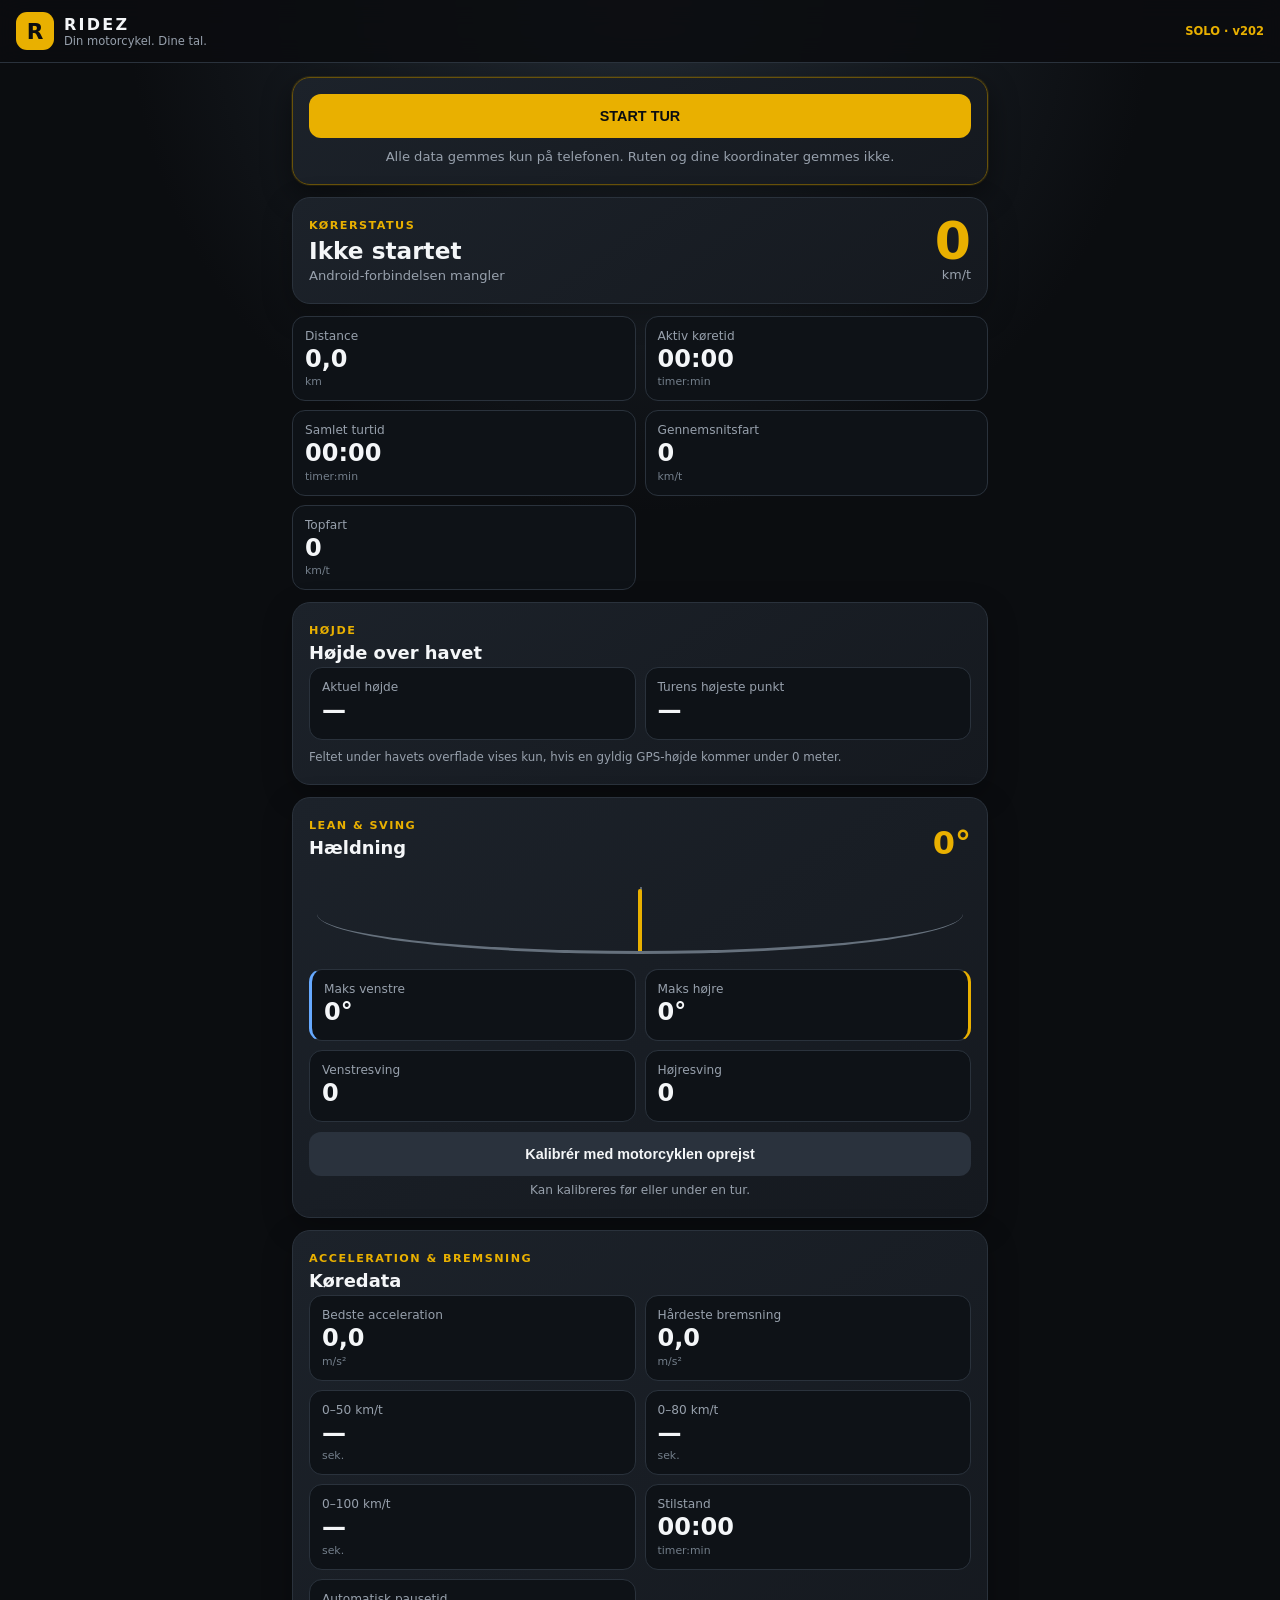
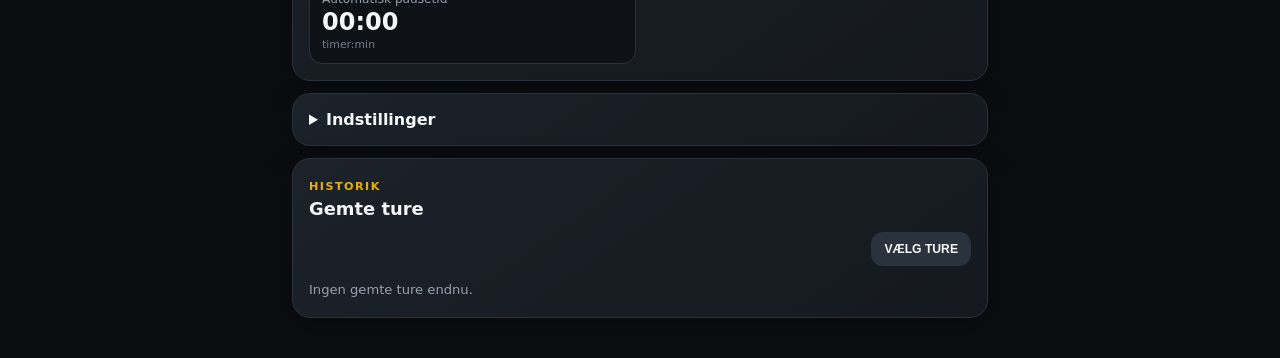
==== android-app/app/src/main/assets/index.html @ 485020b9 "Tilføj GPS-højde og automatisk pause" ====
<!doctype html>
<html lang="da">
<head>
  <meta charset="utf-8">
  <meta name="viewport" content="width=device-width,initial-scale=1,viewport-fit=cover">
  <meta name="theme-color" content="#e9b000">
  <title>RIDEZ</title>
  <link rel="stylesheet" href="styles.css">
</head>
<body>
  <header class="topbar">
    <div class="brand"><span class="logo">R</span><div><strong>RIDEZ</strong><small>Din motorcykel. Dine tal.</small></div></div>
    <span class="version">SOLO · v202</span>
  </header>

  <main>
    <section class="actions card start-actions">
      <button id="start" class="primary-button">START TUR</button>
      <button id="stop" class="danger hidden">STOP OG GEM TUR</button>
      <p>Alle data gemmes kun på telefonen. Ruten og dine koordinater gemmes ikke.</p>
    </section>

    <section class="hero card">
      <div>
        <span class="eyebrow">KØRERSTATUS</span>
        <h1 id="status">Ikke startet</h1>
        <p id="quality">Klar til en ny tur</p>
      </div>
      <div class="speed"><strong id="speed">0</strong><span>km/t</span></div>
    </section>

    <section class="grid primary">
      <article class="metric"><span>Distance</span><strong id="distance">0,0</strong><small>km</small></article>
      <article class="metric"><span>Aktiv køretid</span><strong id="activeTime">00:00</strong><small>timer:min</small></article>
      <article class="metric"><span>Samlet turtid</span><strong id="elapsedTime">00:00</strong><small>timer:min</small></article>
      <article class="metric"><span>Gennemsnitsfart</span><strong id="averageSpeed">0</strong><small>km/t</small></article>
      <article class="metric"><span>Topfart</span><strong id="maxSpeed">0</strong><small>km/t</small></article>
    </section>

    <section class="card">
      <span class="eyebrow">HØJDE</span>
      <h2>Højde over havet</h2>
      <div class="grid altitude-grid">
        <article class="metric"><span>Aktuel højde</span><strong id="currentAltitude">—</strong></article>
        <article class="metric"><span>Turens højeste punkt</span><strong id="maxAltitude">—</strong></article>
        <article id="belowSeaMetric" class="metric below-sea hidden"><span>Laveste under havet</span><strong id="minBelowSea">—</strong></article>
      </div>
      <p class="altitude-note">Feltet under havets overflade vises kun, hvis en gyldig GPS-højde kommer under 0 meter.</p>
    </section>

    <section class="card">
      <div class="section-title"><div><span class="eyebrow">LEAN & SVING</span><h2>Hældning</h2></div><strong id="liveLean">0°</strong></div>
      <div class="lean-gauge"><i id="leanNeedle"></i><span class="left">V</span><span class="right">H</span></div>
      <div class="grid">
        <article class="metric accent-left"><span>Maks venstre</span><strong id="maxLeft">0°</strong></article>
        <article class="metric accent-right"><span>Maks højre</span><strong id="maxRight">0°</strong></article>
        <article class="metric"><span>Venstresving</span><strong id="leftTurns">0</strong></article>
        <article class="metric"><span>Højresving</span><strong id="rightTurns">0</strong></article>
      </div>
      <button id="calibrate" class="secondary">Kalibrér med motorcyklen oprejst</button>
      <p id="calibrationStatus" class="calibration-status">Kan kalibreres før eller under en tur.</p>
    </section>

    <section class="card">
      <span class="eyebrow">ACCELERATION & BREMSNING</span>
      <h2>Køredata</h2>
      <div class="grid">
        <article class="metric"><span>Bedste acceleration</span><strong id="maxAccel">0,0</strong><small>m/s²</small></article>
        <article class="metric"><span>Hårdeste bremsning</span><strong id="maxBrake">0,0</strong><small>m/s²</small></article>
        <article class="metric"><span>0–50 km/t</span><strong id="zero50">—</strong><small>sek.</small></article>
        <article class="metric"><span>0–80 km/t</span><strong id="zero80">—</strong><small>sek.</small></article>
        <article class="metric"><span>0–100 km/t</span><strong id="zero100">—</strong><small>sek.</small></article>
        <article class="metric"><span>Stilstand</span><strong id="standstill">00:00</strong><small>timer:min</small></article>
        <article class="metric"><span>Automatisk pausetid</span><strong id="pausedTime">00:00</strong><small>timer:min</small></article>
      </div>
    </section>

    <details class="card settings">
      <summary>Indstillinger</summary>
      <label><input type="checkbox" id="swapSides"> Byt venstre og højre</label>
      <p>Brug kun denne, hvis telefonens montering får siderne til at vises omvendt.</p>
    </details>

    <section class="card">
      <div class="section-title history-title"><div><span class="eyebrow">HISTORIK</span><h2>Gemte ture</h2></div><span id="historyTotal"></span></div>
      <div id="historyActions" class="history-actions">
        <button id="selectRides" class="secondary compact" type="button">VÆLG TURE</button>
        <button id="deleteRides" class="danger compact hidden" type="button" disabled>SLET VALGTE</button>
      </div>
      <p id="historyLocked" class="history-locked hidden">Afslut den aktive tur, før du kan slette gemte ture.</p>
      <div id="history" class="history"><p class="muted">Ingen gemte ture endnu.</p></div>
    </section>
  </main>

  <div id="confirmStop" class="dialog hidden" role="dialog" aria-modal="true">
    <div class="dialog-box">
      <h2>Stop turen?</h2>
      <p>Turen afsluttes og gemmes i historikken.</p>
      <div><button id="cancelStop" class="secondary">Fortsæt tur</button><button id="confirmStopButton" class="danger">Stop tur</button></div>
    </div>
  </div>
  <script src="app.js"></script>
</body>
</html>
---- android-app/app/src/main/assets/styles.css ----
:root{color-scheme:dark;--gold:#e9b000;--bg:#0b0d10;--panel:#15191f;--panel2:#1c222a;--text:#f4f6f8;--muted:#97a0ac;--red:#ef5350;--green:#62d394;--line:#2a323c}
*{box-sizing:border-box}body{margin:0;background:radial-gradient(circle at top,#222a33 0,#0b0d10 32rem);color:var(--text);font-family:system-ui,-apple-system,Segoe UI,sans-serif}
.topbar{position:sticky;top:0;z-index:5;display:flex;align-items:center;justify-content:space-between;padding:12px 16px;background:#0b0d10e8;border-bottom:1px solid var(--line);backdrop-filter:blur(12px)}
.brand{display:flex;gap:10px;align-items:center}.brand strong{display:block;letter-spacing:.14em}.brand small{display:block;color:var(--muted);font-size:.72rem}.logo{display:grid;place-items:center;width:38px;height:38px;border-radius:11px;background:var(--gold);color:#0b0d10;font-weight:900;font-size:1.35rem}.version{font-size:.72rem;color:var(--gold);font-weight:800}
main{max-width:720px;margin:auto;padding:14px 12px 40px;display:grid;gap:12px}.card{background:linear-gradient(145deg,var(--panel2),var(--panel));border:1px solid var(--line);border-radius:18px;padding:16px;box-shadow:0 10px 30px #0004}
.start-actions{order:-1;border-color:#68520a;box-shadow:0 10px 30px #0007,0 0 0 1px #e9b00022}
.hero{display:flex;justify-content:space-between;align-items:center}.eyebrow{font-size:.7rem;letter-spacing:.13em;color:var(--gold);font-weight:800}h1,h2,p{margin:.25rem 0}h1{font-size:1.45rem}h2{font-size:1.12rem}.hero p,.settings p,.actions p,.muted{color:var(--muted);font-size:.82rem}.speed{text-align:right}.speed strong{display:block;font-size:3.25rem;line-height:.9;color:var(--gold)}.speed span{font-size:.8rem;color:var(--muted)}
.grid{display:grid;grid-template-columns:1fr 1fr;gap:9px}.metric{min-width:0;background:#0e1217;border:1px solid var(--line);border-radius:13px;padding:12px}.metric span{display:block;color:var(--muted);font-size:.76rem}.metric strong{font-size:1.5rem;line-height:1.35}.metric small{display:block;color:#737e8a;font-size:.68rem}.accent-left{border-left:3px solid #66a9ff}.accent-right{border-right:3px solid var(--gold)}
.section-title{display:flex;align-items:end;justify-content:space-between;margin-bottom:12px}.section-title>strong{font-size:2rem;color:var(--gold)}
.lean-gauge{position:relative;height:80px;margin:4px 8px 15px;border-bottom:3px solid #66717d;border-radius:50%;overflow:hidden}.lean-gauge:after{content:"";position:absolute;left:50%;bottom:-3px;height:67px;width:2px;background:#5c6672}.lean-gauge i{position:absolute;left:calc(50% - 2px);bottom:-3px;width:4px;height:65px;background:var(--gold);border-radius:4px;transform-origin:50% 100%;transition:transform .16s linear;z-index:2}.lean-gauge span{position:absolute;bottom:8px;color:var(--muted);font-weight:800}.lean-gauge .left{left:8px}.lean-gauge .right{right:8px}
.calibration-status{color:var(--muted);font-size:.76rem;text-align:center;margin-top:7px}
.altitude-grid .below-sea{grid-column:1/-1;border-color:#4f8fd8}.altitude-note{color:var(--muted);font-size:.74rem;margin-top:10px}
button{border:0;border-radius:12px;padding:14px;font-weight:900;font-size:.9rem}.primary-button{width:100%;background:var(--gold);color:#0b0d10}.secondary{width:100%;margin-top:10px;background:#2a323d;color:var(--text)}.danger{width:100%;background:var(--red);color:white}.hidden{display:none!important}.actions p{text-align:center;margin-top:11px}
button.compact{width:auto;margin:0;padding:10px 13px;font-size:.76rem}
details summary{cursor:pointer;font-weight:800}details label{display:flex;gap:9px;margin-top:15px;align-items:center}input{width:20px;height:20px;accent-color:var(--gold)}
.history-actions{display:flex;justify-content:flex-end;gap:8px;margin:-3px 0 12px}.history-locked{margin:-4px 0 12px;color:var(--muted);font-size:.78rem}.history{display:grid;gap:8px}.ride{position:relative;background:#0e1217;border:1px solid var(--line);border-radius:13px;padding:12px}.ride.selected{border-color:var(--gold);box-shadow:0 0 0 1px var(--gold)}.ride-select{display:flex;align-items:center;gap:8px;margin-bottom:10px;color:var(--gold);font-weight:800;font-size:.8rem}.ride-select input{margin:0}.ride-head{display:flex;justify-content:space-between;gap:10px}.ride-head strong{color:var(--gold)}.ride h3{margin:13px 0 4px;color:#c4cad1;font-size:.72rem;letter-spacing:.08em;text-transform:uppercase}.ride-stats{display:grid;grid-template-columns:repeat(3,1fr);gap:8px 6px;margin-top:6px;color:var(--muted);font-size:.7rem}.ride-stats b{display:block;color:var(--text);font-size:.92rem}.section-title>span{color:var(--muted);font-size:.75rem;text-align:right}
.dialog{position:fixed;inset:0;z-index:20;background:#000b;display:grid;place-items:center;padding:20px}.dialog-box{width:min(100%,420px);background:var(--panel2);border:1px solid var(--line);border-radius:18px;padding:20px}.dialog-box>div{display:grid;grid-template-columns:1fr 1fr;gap:8px;margin-top:16px}.dialog-box button{margin:0}
@media(max-width:380px){.metric strong{font-size:1.25rem}.speed strong{font-size:2.7rem}.ride-stats{grid-template-columns:1fr 1fr}}
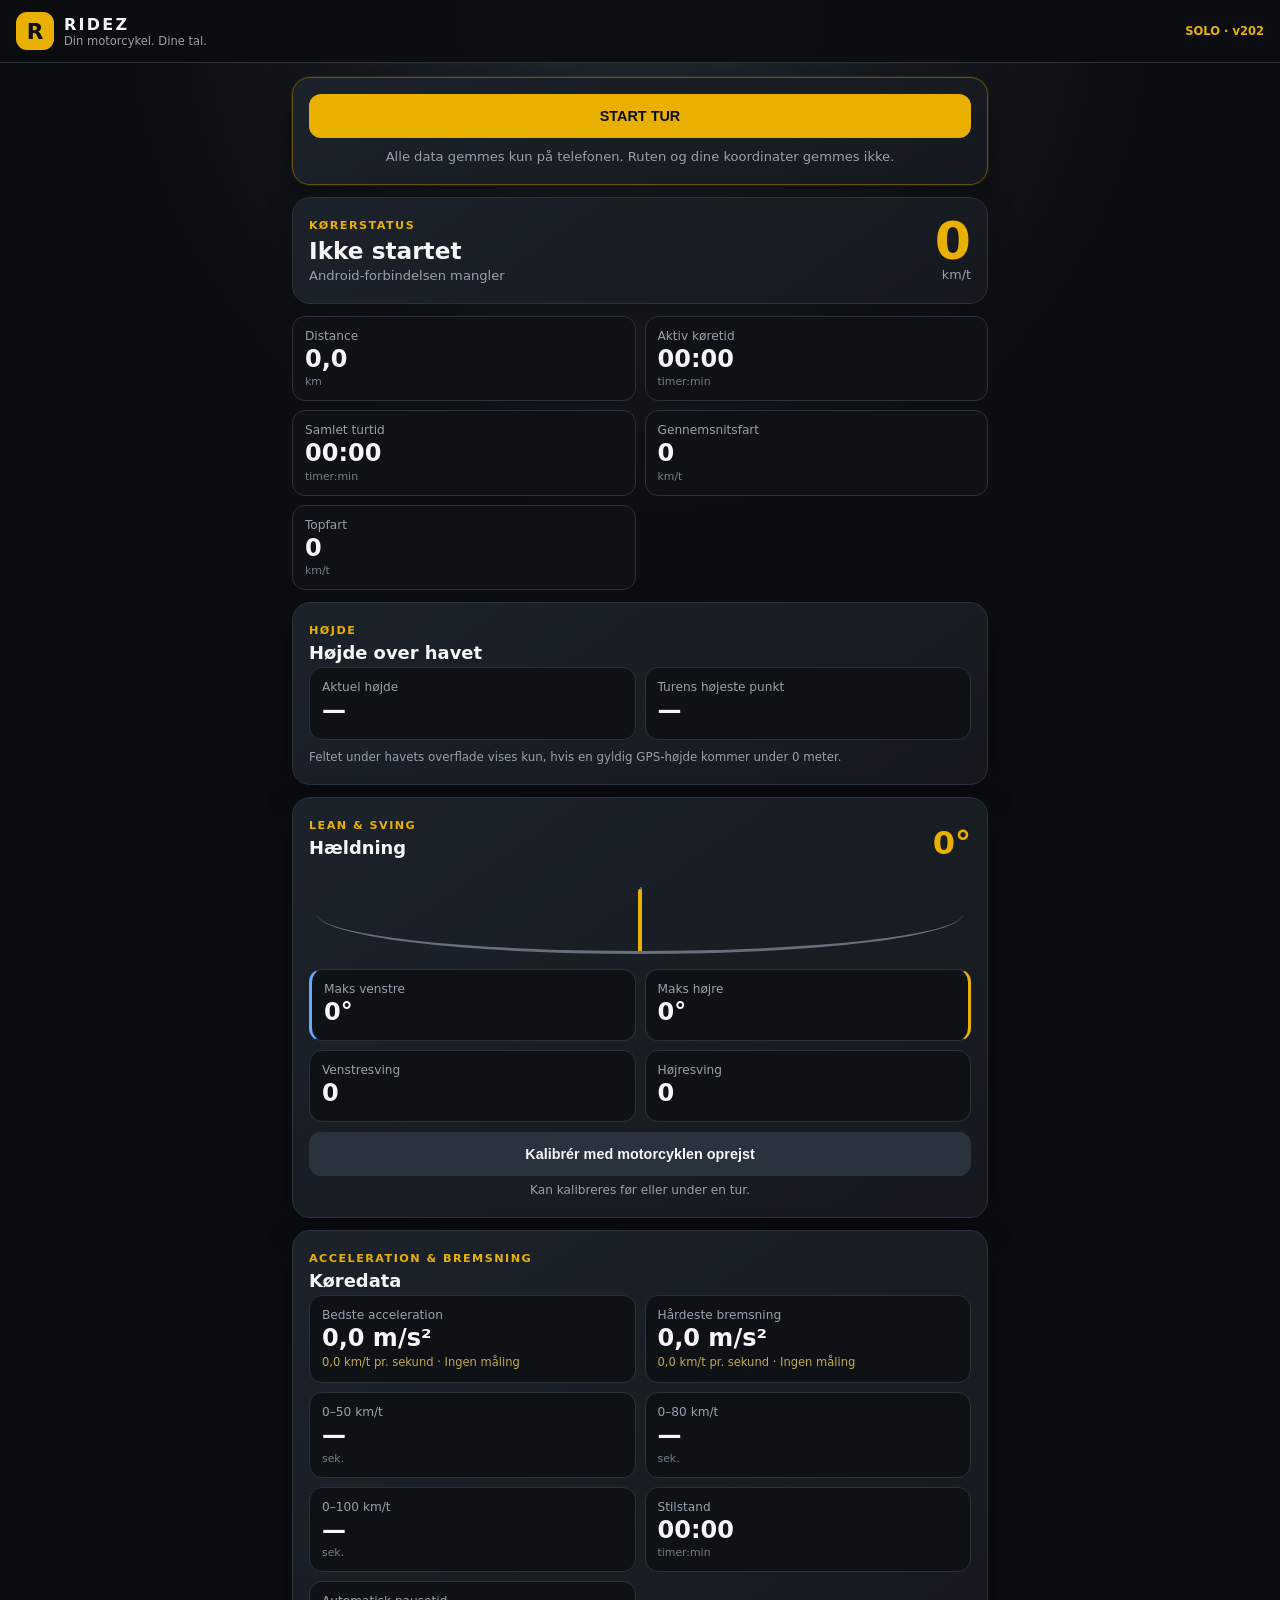
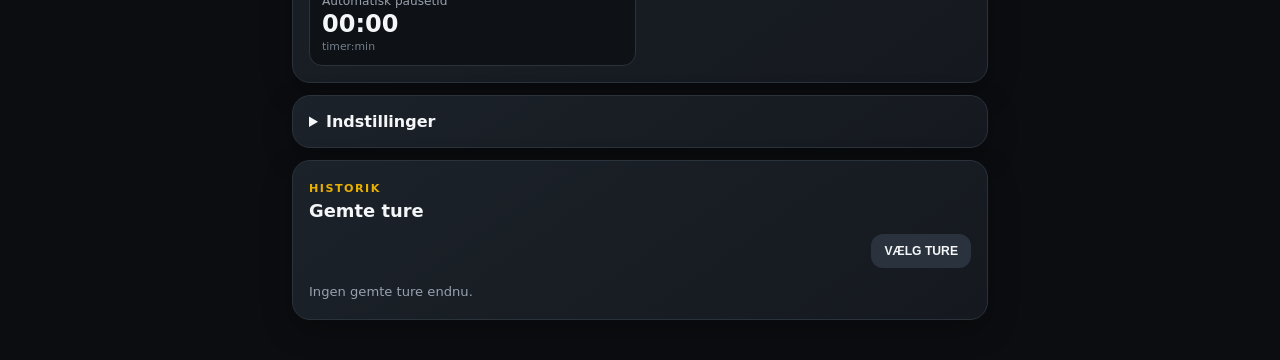
==== commit 53173ba5: "Forklar acceleration og bremsning i forståelige enheder" ====
--- a/android-app/app/src/main/assets/index.html
+++ b/android-app/app/src/main/assets/index.html
@@ -65,8 +65,8 @@
       <span class="eyebrow">ACCELERATION & BREMSNING</span>
       <h2>Køredata</h2>
       <div class="grid">
-        <article class="metric"><span>Bedste acceleration</span><strong id="maxAccel">0,0</strong><small>m/s²</small></article>
-        <article class="metric"><span>Hårdeste bremsning</span><strong id="maxBrake">0,0</strong><small>m/s²</small></article>
+        <article class="metric"><span>Bedste acceleration</span><strong><b id="maxAccel">0,0</b> m/s²</strong><small id="maxAccelExplain">0,0 km/t pr. sekund · Ingen måling</small></article>
+        <article class="metric"><span>Hårdeste bremsning</span><strong><b id="maxBrake">0,0</b> m/s²</strong><small id="maxBrakeExplain">0,0 km/t pr. sekund · Ingen måling</small></article>
         <article class="metric"><span>0–50 km/t</span><strong id="zero50">—</strong><small>sek.</small></article>
         <article class="metric"><span>0–80 km/t</span><strong id="zero80">—</strong><small>sek.</small></article>
         <article class="metric"><span>0–100 km/t</span><strong id="zero100">—</strong><small>sek.</small></article>
--- a/android-app/app/src/main/assets/styles.css
+++ b/android-app/app/src/main/assets/styles.css
@@ -6,6 +6,7 @@
 .start-actions{order:-1;border-color:#68520a;box-shadow:0 10px 30px #0007,0 0 0 1px #e9b00022}
 .hero{display:flex;justify-content:space-between;align-items:center}.eyebrow{font-size:.7rem;letter-spacing:.13em;color:var(--gold);font-weight:800}h1,h2,p{margin:.25rem 0}h1{font-size:1.45rem}h2{font-size:1.12rem}.hero p,.settings p,.actions p,.muted{color:var(--muted);font-size:.82rem}.speed{text-align:right}.speed strong{display:block;font-size:3.25rem;line-height:.9;color:var(--gold)}.speed span{font-size:.8rem;color:var(--muted)}
 .grid{display:grid;grid-template-columns:1fr 1fr;gap:9px}.metric{min-width:0;background:#0e1217;border:1px solid var(--line);border-radius:13px;padding:12px}.metric span{display:block;color:var(--muted);font-size:.76rem}.metric strong{font-size:1.5rem;line-height:1.35}.metric small{display:block;color:#737e8a;font-size:.68rem}.accent-left{border-left:3px solid #66a9ff}.accent-right{border-right:3px solid var(--gold)}
+.metric strong b{font:inherit}.metric #maxAccelExplain,.metric #maxBrakeExplain{color:#c3a848;font-size:.72rem;line-height:1.35}
 .section-title{display:flex;align-items:end;justify-content:space-between;margin-bottom:12px}.section-title>strong{font-size:2rem;color:var(--gold)}
 .lean-gauge{position:relative;height:80px;margin:4px 8px 15px;border-bottom:3px solid #66717d;border-radius:50%;overflow:hidden}.lean-gauge:after{content:"";position:absolute;left:50%;bottom:-3px;height:67px;width:2px;background:#5c6672}.lean-gauge i{position:absolute;left:calc(50% - 2px);bottom:-3px;width:4px;height:65px;background:var(--gold);border-radius:4px;transform-origin:50% 100%;transition:transform .16s linear;z-index:2}.lean-gauge span{position:absolute;bottom:8px;color:var(--muted);font-weight:800}.lean-gauge .left{left:8px}.lean-gauge .right{right:8px}
 .calibration-status{color:var(--muted);font-size:.76rem;text-align:center;margin-top:7px}
@@ -14,5 +15,6 @@
 button.compact{width:auto;margin:0;padding:10px 13px;font-size:.76rem}
 details summary{cursor:pointer;font-weight:800}details label{display:flex;gap:9px;margin-top:15px;align-items:center}input{width:20px;height:20px;accent-color:var(--gold)}
 .history-actions{display:flex;justify-content:flex-end;gap:8px;margin:-3px 0 12px}.history-locked{margin:-4px 0 12px;color:var(--muted);font-size:.78rem}.history{display:grid;gap:8px}.ride{position:relative;background:#0e1217;border:1px solid var(--line);border-radius:13px;padding:12px}.ride.selected{border-color:var(--gold);box-shadow:0 0 0 1px var(--gold)}.ride-select{display:flex;align-items:center;gap:8px;margin-bottom:10px;color:var(--gold);font-weight:800;font-size:.8rem}.ride-select input{margin:0}.ride-head{display:flex;justify-content:space-between;gap:10px}.ride-head strong{color:var(--gold)}.ride h3{margin:13px 0 4px;color:#c4cad1;font-size:.72rem;letter-spacing:.08em;text-transform:uppercase}.ride-stats{display:grid;grid-template-columns:repeat(3,1fr);gap:8px 6px;margin-top:6px;color:var(--muted);font-size:.7rem}.ride-stats b{display:block;color:var(--text);font-size:.92rem}.section-title>span{color:var(--muted);font-size:.75rem;text-align:right}
+.rate-note{display:block;margin:1px 0 2px;color:#c3a848;font-size:.66rem;font-style:normal;line-height:1.25}
 .dialog{position:fixed;inset:0;z-index:20;background:#000b;display:grid;place-items:center;padding:20px}.dialog-box{width:min(100%,420px);background:var(--panel2);border:1px solid var(--line);border-radius:18px;padding:20px}.dialog-box>div{display:grid;grid-template-columns:1fr 1fr;gap:8px;margin-top:16px}.dialog-box button{margin:0}
 @media(max-width:380px){.metric strong{font-size:1.25rem}.speed strong{font-size:2.7rem}.ride-stats{grid-template-columns:1fr 1fr}}
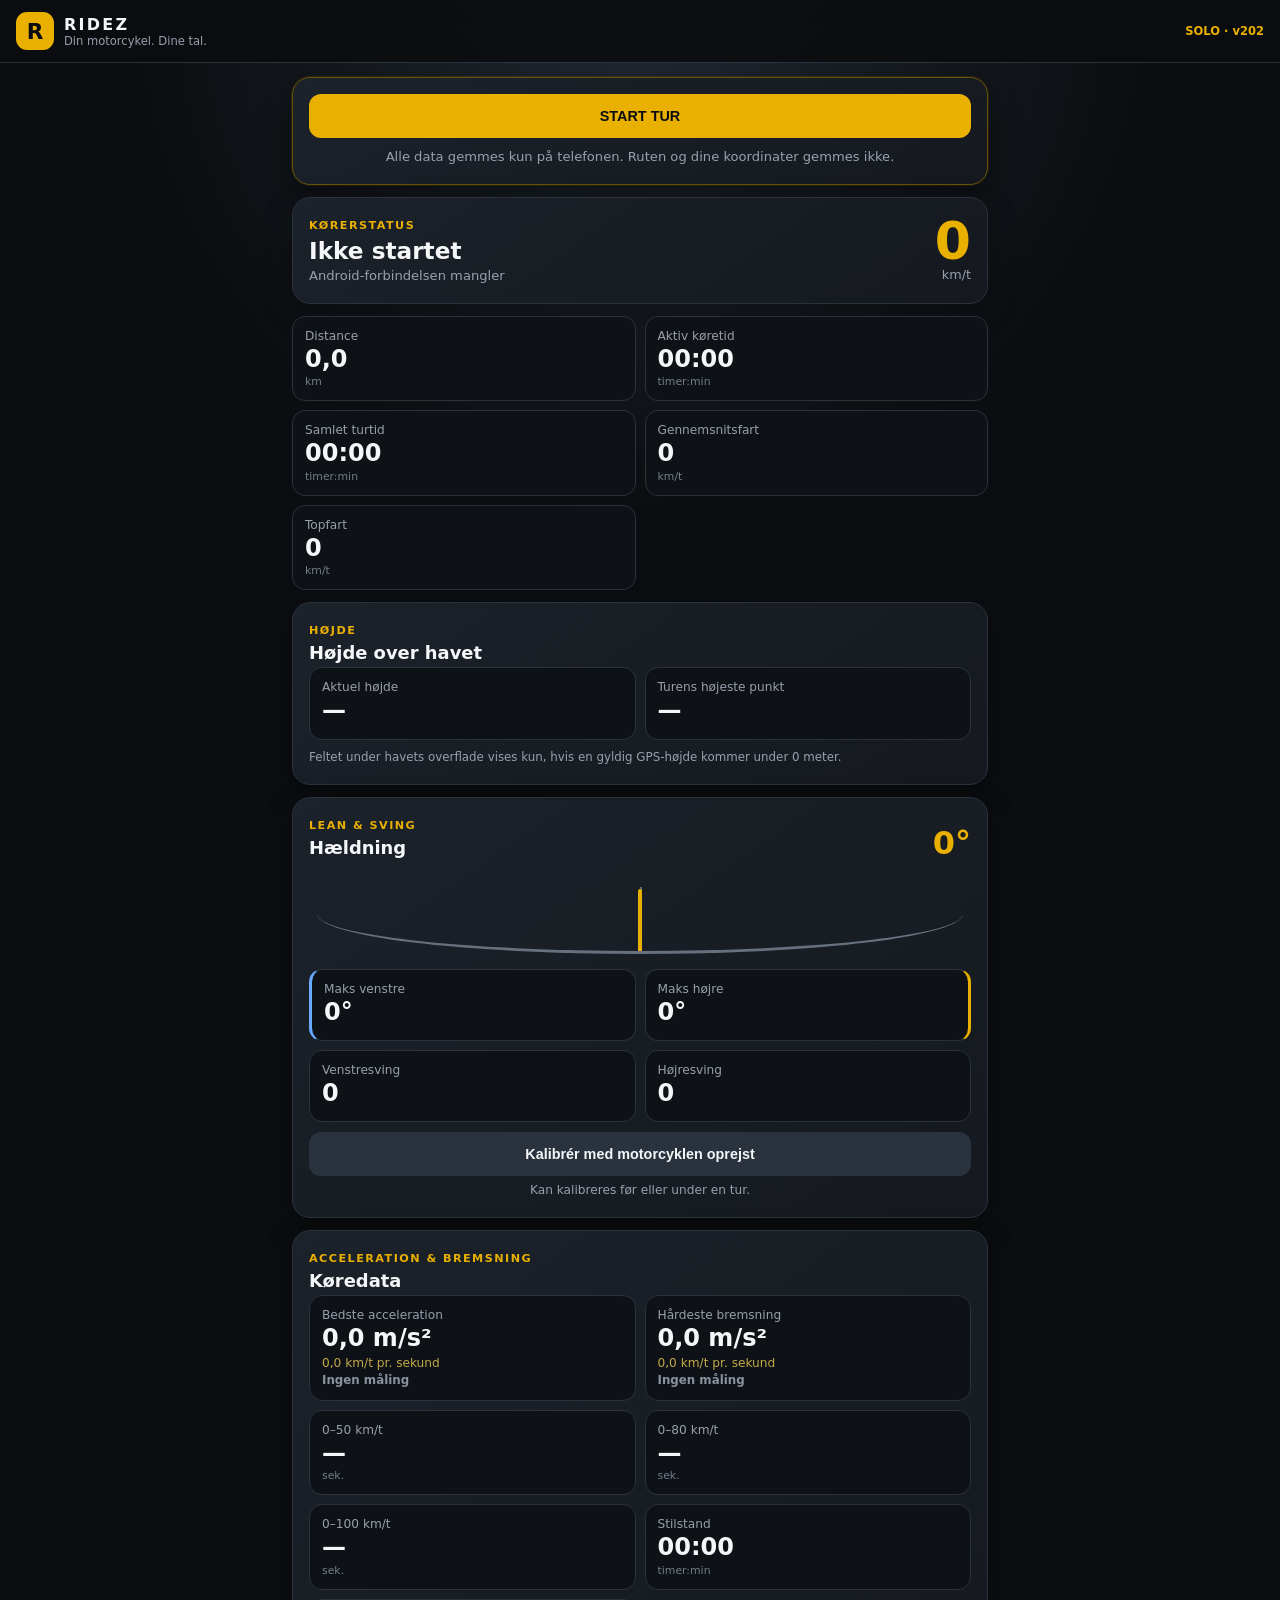
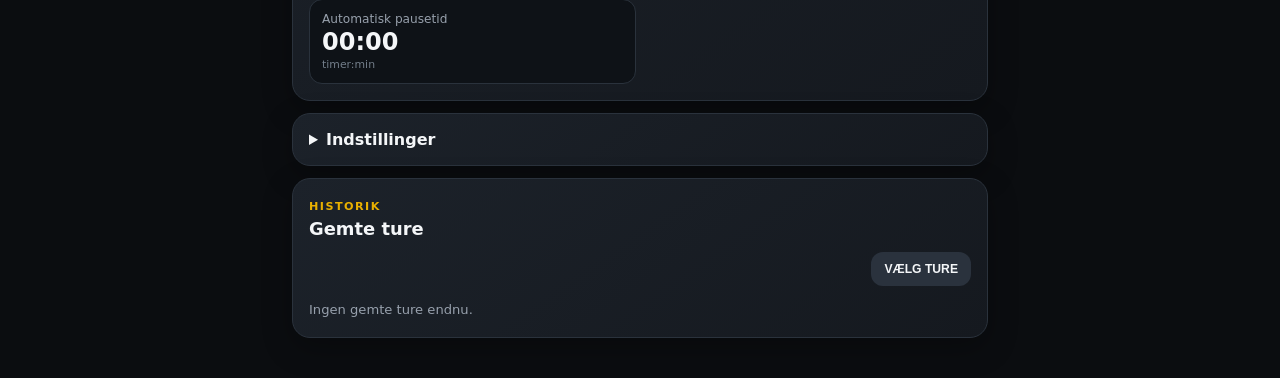
==== commit dee407a6: "Farvekod acceleration og bremsning" ====
--- a/android-app/app/src/main/assets/index.html
+++ b/android-app/app/src/main/assets/index.html
@@ -65,8 +65,8 @@
       <span class="eyebrow">ACCELERATION & BREMSNING</span>
       <h2>Køredata</h2>
       <div class="grid">
-        <article class="metric"><span>Bedste acceleration</span><strong><b id="maxAccel">0,0</b> m/s²</strong><small id="maxAccelExplain">0,0 km/t pr. sekund · Ingen måling</small></article>
-        <article class="metric"><span>Hårdeste bremsning</span><strong><b id="maxBrake">0,0</b> m/s²</strong><small id="maxBrakeExplain">0,0 km/t pr. sekund · Ingen måling</small></article>
+        <article class="metric"><span>Bedste acceleration</span><strong><b id="maxAccel">0,0</b> m/s²</strong><small id="maxAccelExplain"><span id="maxAccelRate">0,0 km/t pr. sekund</span><b id="maxAccelLevel" class="force-level force-none">Ingen måling</b></small></article>
+        <article class="metric"><span>Hårdeste bremsning</span><strong><b id="maxBrake">0,0</b> m/s²</strong><small id="maxBrakeExplain"><span id="maxBrakeRate">0,0 km/t pr. sekund</span><b id="maxBrakeLevel" class="force-level force-none">Ingen måling</b></small></article>
         <article class="metric"><span>0–50 km/t</span><strong id="zero50">—</strong><small>sek.</small></article>
         <article class="metric"><span>0–80 km/t</span><strong id="zero80">—</strong><small>sek.</small></article>
         <article class="metric"><span>0–100 km/t</span><strong id="zero100">—</strong><small>sek.</small></article>
--- a/android-app/app/src/main/assets/styles.css
+++ b/android-app/app/src/main/assets/styles.css
@@ -6,7 +6,7 @@
 .start-actions{order:-1;border-color:#68520a;box-shadow:0 10px 30px #0007,0 0 0 1px #e9b00022}
 .hero{display:flex;justify-content:space-between;align-items:center}.eyebrow{font-size:.7rem;letter-spacing:.13em;color:var(--gold);font-weight:800}h1,h2,p{margin:.25rem 0}h1{font-size:1.45rem}h2{font-size:1.12rem}.hero p,.settings p,.actions p,.muted{color:var(--muted);font-size:.82rem}.speed{text-align:right}.speed strong{display:block;font-size:3.25rem;line-height:.9;color:var(--gold)}.speed span{font-size:.8rem;color:var(--muted)}
 .grid{display:grid;grid-template-columns:1fr 1fr;gap:9px}.metric{min-width:0;background:#0e1217;border:1px solid var(--line);border-radius:13px;padding:12px}.metric span{display:block;color:var(--muted);font-size:.76rem}.metric strong{font-size:1.5rem;line-height:1.35}.metric small{display:block;color:#737e8a;font-size:.68rem}.accent-left{border-left:3px solid #66a9ff}.accent-right{border-right:3px solid var(--gold)}
-.metric strong b{font:inherit}.metric #maxAccelExplain,.metric #maxBrakeExplain{color:#c3a848;font-size:.72rem;line-height:1.35}
+.metric strong b{font:inherit}.metric #maxAccelExplain,.metric #maxBrakeExplain{color:#c3a848;font-size:.72rem;line-height:1.35}.metric #maxAccelExplain>span,.metric #maxBrakeExplain>span{display:block;color:#c3a848}
 .section-title{display:flex;align-items:end;justify-content:space-between;margin-bottom:12px}.section-title>strong{font-size:2rem;color:var(--gold)}
 .lean-gauge{position:relative;height:80px;margin:4px 8px 15px;border-bottom:3px solid #66717d;border-radius:50%;overflow:hidden}.lean-gauge:after{content:"";position:absolute;left:50%;bottom:-3px;height:67px;width:2px;background:#5c6672}.lean-gauge i{position:absolute;left:calc(50% - 2px);bottom:-3px;width:4px;height:65px;background:var(--gold);border-radius:4px;transform-origin:50% 100%;transition:transform .16s linear;z-index:2}.lean-gauge span{position:absolute;bottom:8px;color:var(--muted);font-weight:800}.lean-gauge .left{left:8px}.lean-gauge .right{right:8px}
 .calibration-status{color:var(--muted);font-size:.76rem;text-align:center;margin-top:7px}
@@ -15,6 +15,6 @@
 button.compact{width:auto;margin:0;padding:10px 13px;font-size:.76rem}
 details summary{cursor:pointer;font-weight:800}details label{display:flex;gap:9px;margin-top:15px;align-items:center}input{width:20px;height:20px;accent-color:var(--gold)}
 .history-actions{display:flex;justify-content:flex-end;gap:8px;margin:-3px 0 12px}.history-locked{margin:-4px 0 12px;color:var(--muted);font-size:.78rem}.history{display:grid;gap:8px}.ride{position:relative;background:#0e1217;border:1px solid var(--line);border-radius:13px;padding:12px}.ride.selected{border-color:var(--gold);box-shadow:0 0 0 1px var(--gold)}.ride-select{display:flex;align-items:center;gap:8px;margin-bottom:10px;color:var(--gold);font-weight:800;font-size:.8rem}.ride-select input{margin:0}.ride-head{display:flex;justify-content:space-between;gap:10px}.ride-head strong{color:var(--gold)}.ride h3{margin:13px 0 4px;color:#c4cad1;font-size:.72rem;letter-spacing:.08em;text-transform:uppercase}.ride-stats{display:grid;grid-template-columns:repeat(3,1fr);gap:8px 6px;margin-top:6px;color:var(--muted);font-size:.7rem}.ride-stats b{display:block;color:var(--text);font-size:.92rem}.section-title>span{color:var(--muted);font-size:.75rem;text-align:right}
-.rate-note{display:block;margin:1px 0 2px;color:#c3a848;font-size:.66rem;font-style:normal;line-height:1.25}
+.rate-note{display:block;margin:1px 0 2px;color:#c3a848;font-size:.66rem;font-style:normal;line-height:1.25}.rate-note>span{display:block}.force-level{display:block!important;margin-top:2px;font:900 .74rem/1.25 system-ui,-apple-system,Segoe UI,sans-serif}.force-none{color:#89929d}.force-light{color:#9af5ad}.force-moderate{color:#238b45}.force-strong{color:#ffe033}.force-extreme{color:#ff3030;animation:force-alert .7s steps(2,end) infinite;text-shadow:0 0 8px #ff303099}@keyframes force-alert{0%,49%{opacity:1}50%,100%{opacity:.2}}@media(prefers-reduced-motion:reduce){.force-extreme{animation:none;text-decoration:underline;text-decoration-thickness:2px}}
 .dialog{position:fixed;inset:0;z-index:20;background:#000b;display:grid;place-items:center;padding:20px}.dialog-box{width:min(100%,420px);background:var(--panel2);border:1px solid var(--line);border-radius:18px;padding:20px}.dialog-box>div{display:grid;grid-template-columns:1fr 1fr;gap:8px;margin-top:16px}.dialog-box button{margin:0}
 @media(max-width:380px){.metric strong{font-size:1.25rem}.speed strong{font-size:2.7rem}.ride-stats{grid-template-columns:1fr 1fr}}
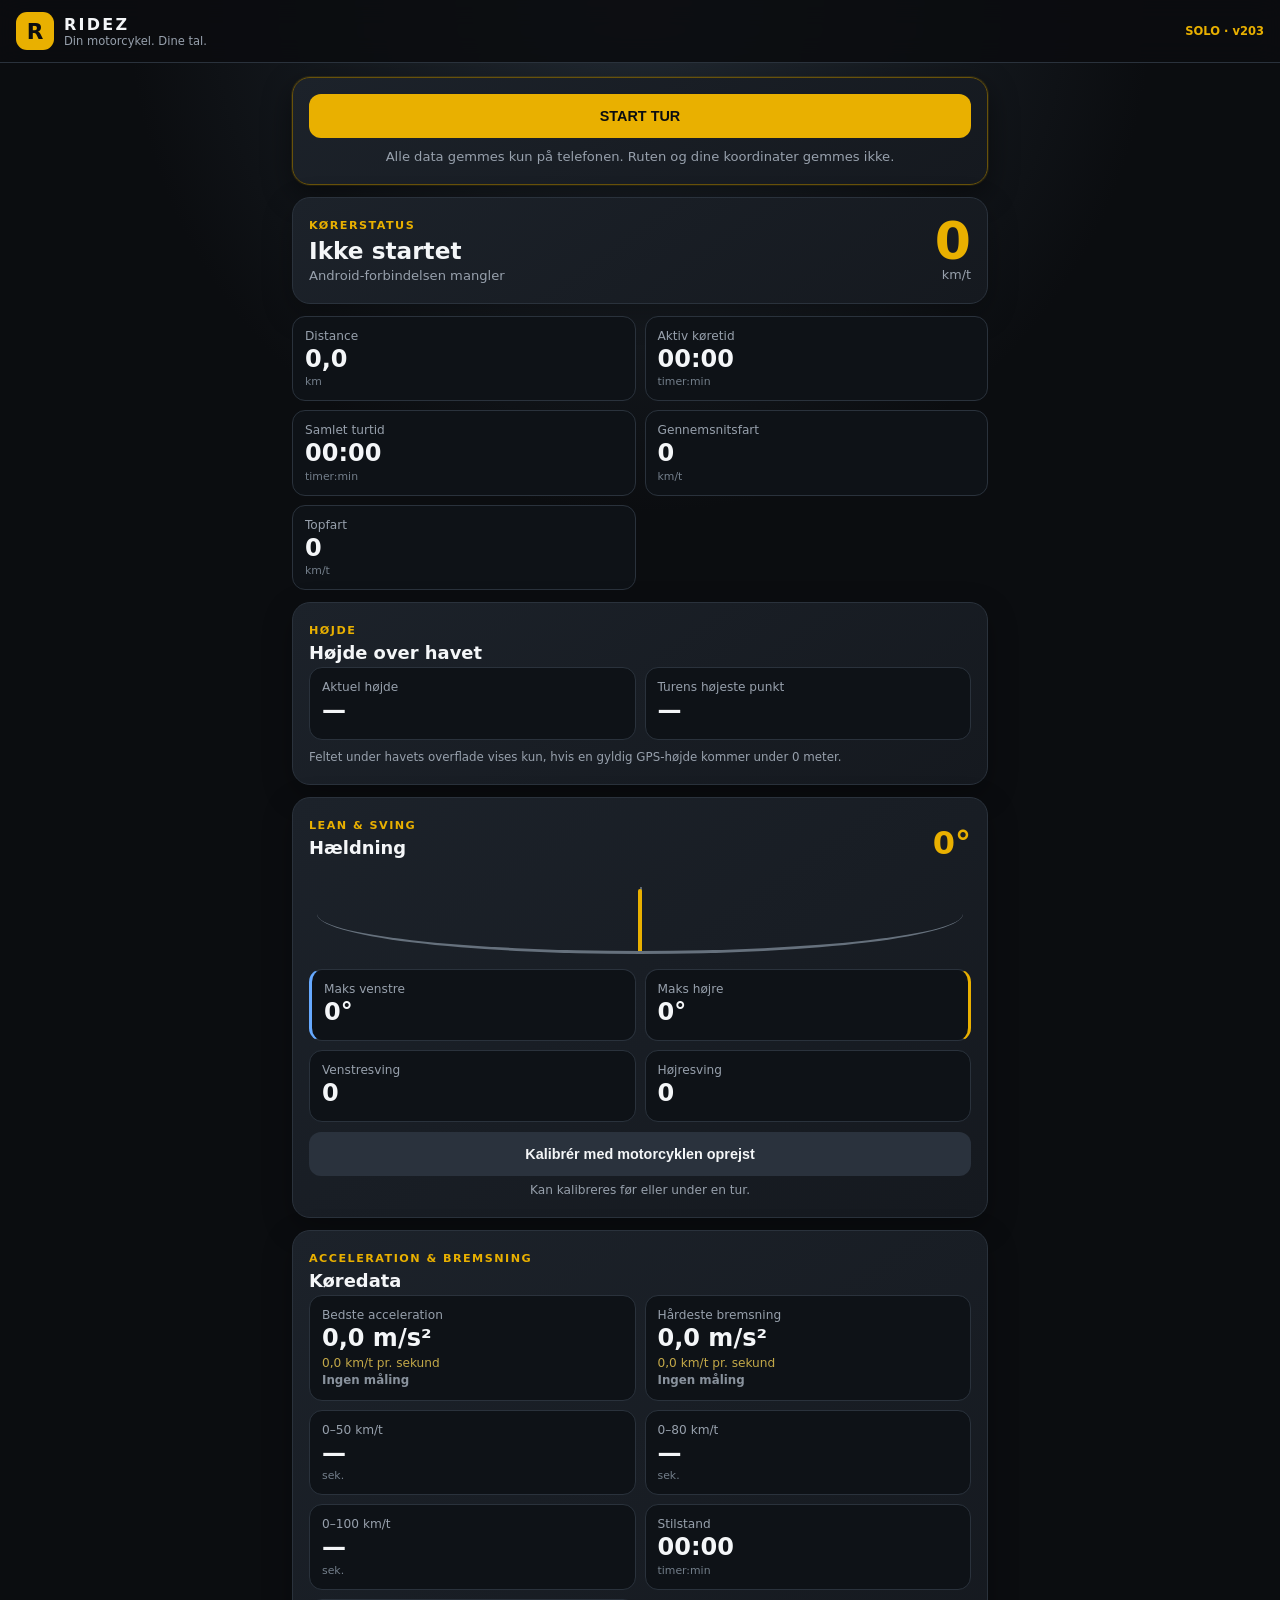
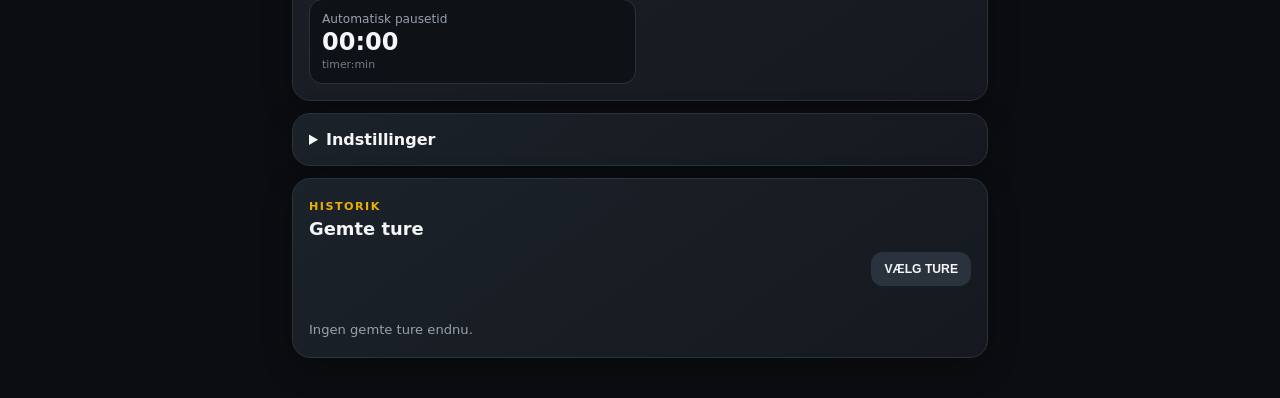
==== commit f836c43d: "Ret højdemåling og sletning af gemte ture" ====
--- a/android-app/app/src/main/assets/index.html
+++ b/android-app/app/src/main/assets/index.html
@@ -10,7 +10,7 @@
 <body>
   <header class="topbar">
     <div class="brand"><span class="logo">R</span><div><strong>RIDEZ</strong><small>Din motorcykel. Dine tal.</small></div></div>
-    <span class="version">SOLO · v202</span>
+    <span class="version">SOLO · v203</span>
   </header>
 
   <main>
@@ -88,6 +88,7 @@
         <button id="deleteRides" class="danger compact hidden" type="button" disabled>SLET VALGTE</button>
       </div>
       <p id="historyLocked" class="history-locked hidden">Afslut den aktive tur, før du kan slette gemte ture.</p>
+      <p id="historyFeedback" class="history-feedback" aria-live="polite"></p>
       <div id="history" class="history"><p class="muted">Ingen gemte ture endnu.</p></div>
     </section>
   </main>
@@ -99,6 +100,13 @@
       <div><button id="cancelStop" class="secondary">Fortsæt tur</button><button id="confirmStopButton" class="danger">Stop tur</button></div>
     </div>
   </div>
+  <div id="confirmDelete" class="dialog hidden" role="dialog" aria-modal="true">
+    <div class="dialog-box">
+      <h2>Slet gemte ture?</h2>
+      <p id="deleteConfirmText">De valgte ture slettes permanent.</p>
+      <div><button id="cancelDelete" class="secondary" type="button">Annuller</button><button id="confirmDeleteButton" class="danger" type="button">Slet permanent</button></div>
+    </div>
+  </div>
   <script src="app.js"></script>
 </body>
 </html>
--- a/android-app/app/src/main/assets/styles.css
+++ b/android-app/app/src/main/assets/styles.css
@@ -14,7 +14,7 @@
 button{border:0;border-radius:12px;padding:14px;font-weight:900;font-size:.9rem}.primary-button{width:100%;background:var(--gold);color:#0b0d10}.secondary{width:100%;margin-top:10px;background:#2a323d;color:var(--text)}.danger{width:100%;background:var(--red);color:white}.hidden{display:none!important}.actions p{text-align:center;margin-top:11px}
 button.compact{width:auto;margin:0;padding:10px 13px;font-size:.76rem}
 details summary{cursor:pointer;font-weight:800}details label{display:flex;gap:9px;margin-top:15px;align-items:center}input{width:20px;height:20px;accent-color:var(--gold)}
-.history-actions{display:flex;justify-content:flex-end;gap:8px;margin:-3px 0 12px}.history-locked{margin:-4px 0 12px;color:var(--muted);font-size:.78rem}.history{display:grid;gap:8px}.ride{position:relative;background:#0e1217;border:1px solid var(--line);border-radius:13px;padding:12px}.ride.selected{border-color:var(--gold);box-shadow:0 0 0 1px var(--gold)}.ride-select{display:flex;align-items:center;gap:8px;margin-bottom:10px;color:var(--gold);font-weight:800;font-size:.8rem}.ride-select input{margin:0}.ride-head{display:flex;justify-content:space-between;gap:10px}.ride-head strong{color:var(--gold)}.ride h3{margin:13px 0 4px;color:#c4cad1;font-size:.72rem;letter-spacing:.08em;text-transform:uppercase}.ride-stats{display:grid;grid-template-columns:repeat(3,1fr);gap:8px 6px;margin-top:6px;color:var(--muted);font-size:.7rem}.ride-stats b{display:block;color:var(--text);font-size:.92rem}.section-title>span{color:var(--muted);font-size:.75rem;text-align:right}
+.history-actions{display:flex;justify-content:flex-end;gap:8px;margin:-3px 0 12px}.history-locked{margin:-4px 0 12px;color:var(--muted);font-size:.78rem}.history-feedback{min-height:1.1em;margin:-4px 0 10px;color:var(--gold);font-size:.78rem}.history{display:grid;gap:8px}.ride{position:relative;background:#0e1217;border:1px solid var(--line);border-radius:13px;padding:12px}.ride.selected{border-color:var(--gold);box-shadow:0 0 0 1px var(--gold)}.ride-select{display:flex;align-items:center;gap:8px;margin-bottom:10px;color:var(--gold);font-weight:800;font-size:.8rem}.ride-select input{margin:0}.ride-head{display:flex;justify-content:space-between;gap:10px}.ride-head strong{color:var(--gold)}.ride h3{margin:13px 0 4px;color:#c4cad1;font-size:.72rem;letter-spacing:.08em;text-transform:uppercase}.ride-stats{display:grid;grid-template-columns:repeat(3,1fr);gap:8px 6px;margin-top:6px;color:var(--muted);font-size:.7rem}.ride-stats b{display:block;color:var(--text);font-size:.92rem}.section-title>span{color:var(--muted);font-size:.75rem;text-align:right}
 .rate-note{display:block;margin:1px 0 2px;color:#c3a848;font-size:.66rem;font-style:normal;line-height:1.25}.rate-note>span{display:block}.force-level{display:block!important;margin-top:2px;font:900 .74rem/1.25 system-ui,-apple-system,Segoe UI,sans-serif}.force-none{color:#89929d}.force-light{color:#9af5ad}.force-moderate{color:#238b45}.force-strong{color:#ffe033}.force-extreme{color:#ff3030;animation:force-alert .7s steps(2,end) infinite;text-shadow:0 0 8px #ff303099}@keyframes force-alert{0%,49%{opacity:1}50%,100%{opacity:.2}}@media(prefers-reduced-motion:reduce){.force-extreme{animation:none;text-decoration:underline;text-decoration-thickness:2px}}
 .dialog{position:fixed;inset:0;z-index:20;background:#000b;display:grid;place-items:center;padding:20px}.dialog-box{width:min(100%,420px);background:var(--panel2);border:1px solid var(--line);border-radius:18px;padding:20px}.dialog-box>div{display:grid;grid-template-columns:1fr 1fr;gap:8px;margin-top:16px}.dialog-box button{margin:0}
 @media(max-width:380px){.metric strong{font-size:1.25rem}.speed strong{font-size:2.7rem}.ride-stats{grid-template-columns:1fr 1fr}}
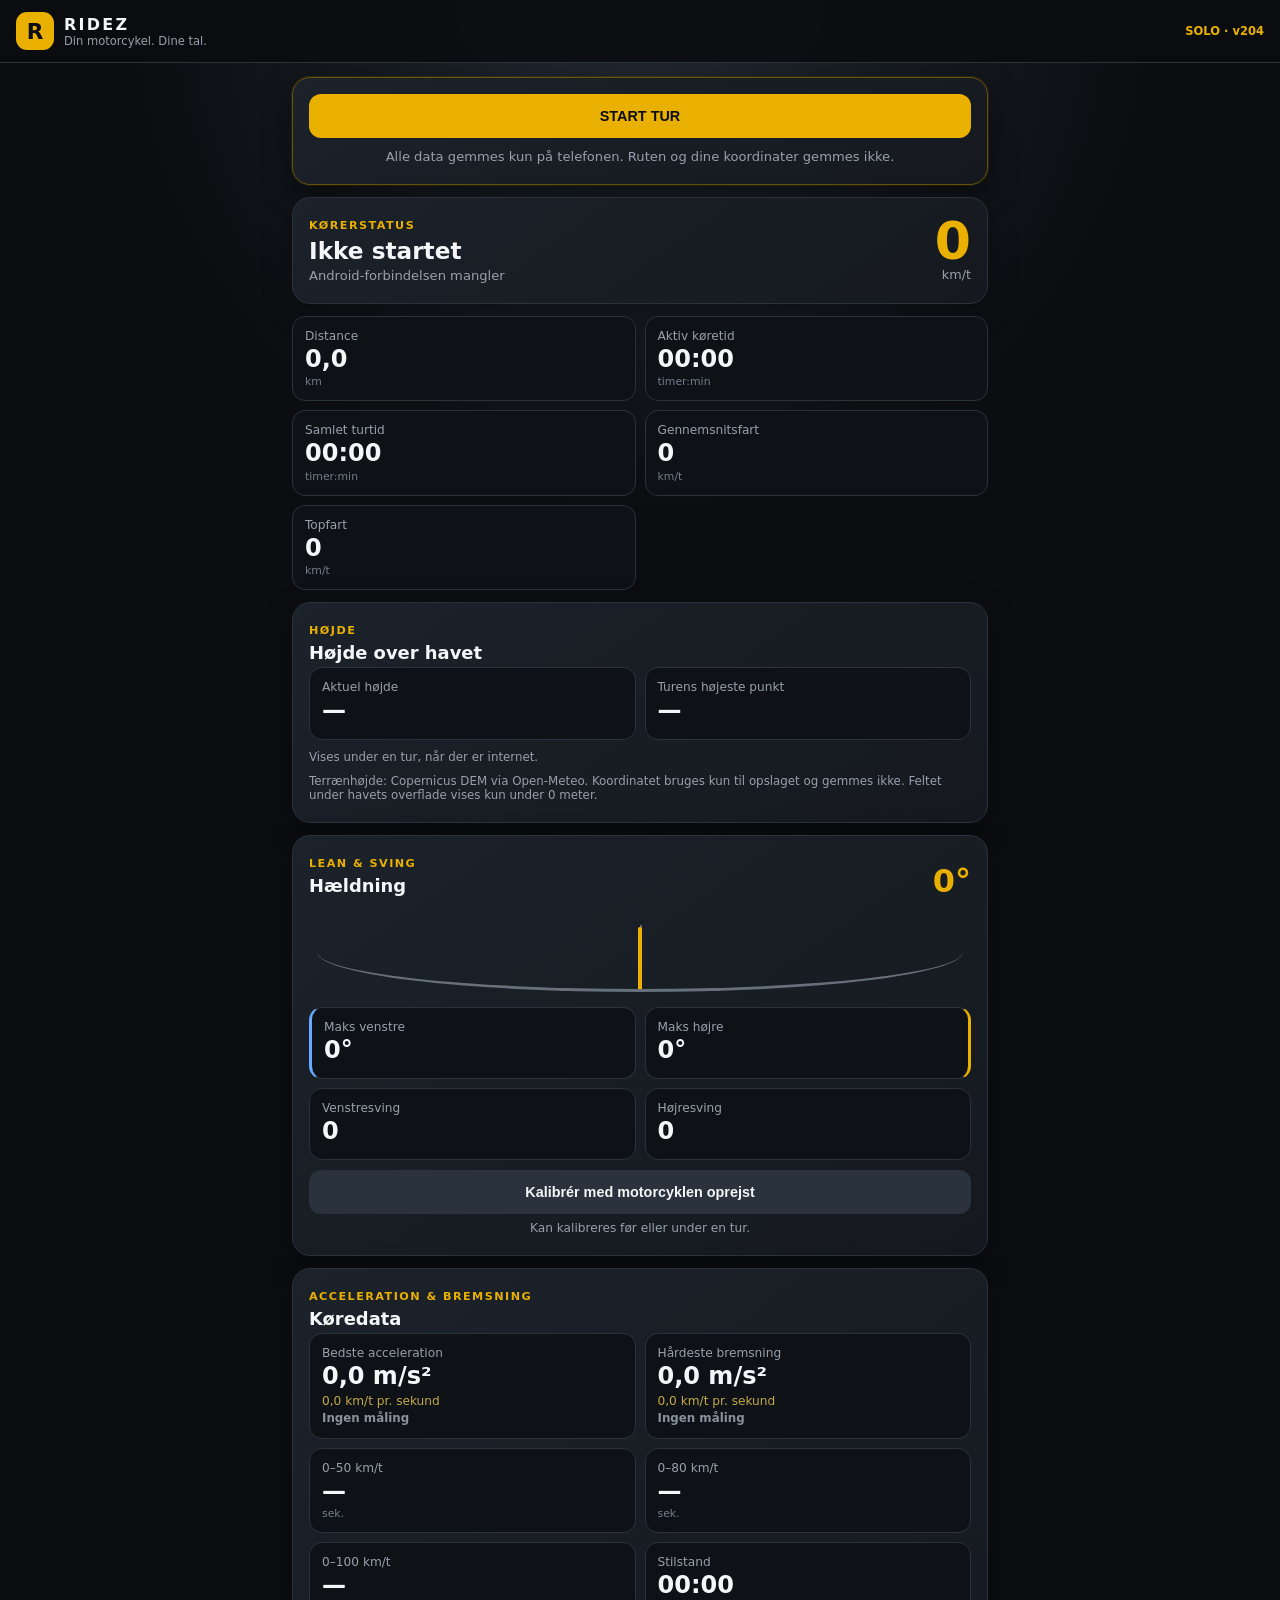
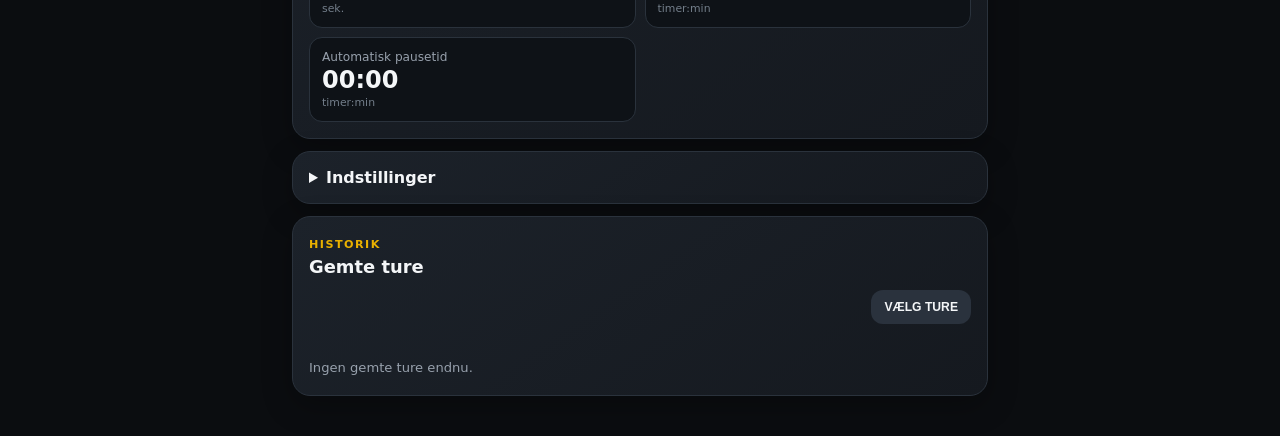
==== commit 03ebe78c: "Brug terrænmodel til korrekt højde" ====
--- a/android-app/app/src/main/assets/index.html
+++ b/android-app/app/src/main/assets/index.html
@@ -10,7 +10,7 @@
 <body>
   <header class="topbar">
     <div class="brand"><span class="logo">R</span><div><strong>RIDEZ</strong><small>Din motorcykel. Dine tal.</small></div></div>
-    <span class="version">SOLO · v203</span>
+    <span class="version">SOLO · v204</span>
   </header>
 
   <main>
@@ -45,7 +45,8 @@
         <article class="metric"><span>Turens højeste punkt</span><strong id="maxAltitude">—</strong></article>
         <article id="belowSeaMetric" class="metric below-sea hidden"><span>Laveste under havet</span><strong id="minBelowSea">—</strong></article>
       </div>
-      <p class="altitude-note">Feltet under havets overflade vises kun, hvis en gyldig GPS-højde kommer under 0 meter.</p>
+      <p id="altitudeStatus" class="altitude-note">Vises under en tur, når der er internet.</p>
+      <p class="altitude-note">Terrænhøjde: Copernicus DEM via Open-Meteo. Koordinatet bruges kun til opslaget og gemmes ikke. Feltet under havets overflade vises kun under 0 meter.</p>
     </section>
 
     <section class="card">
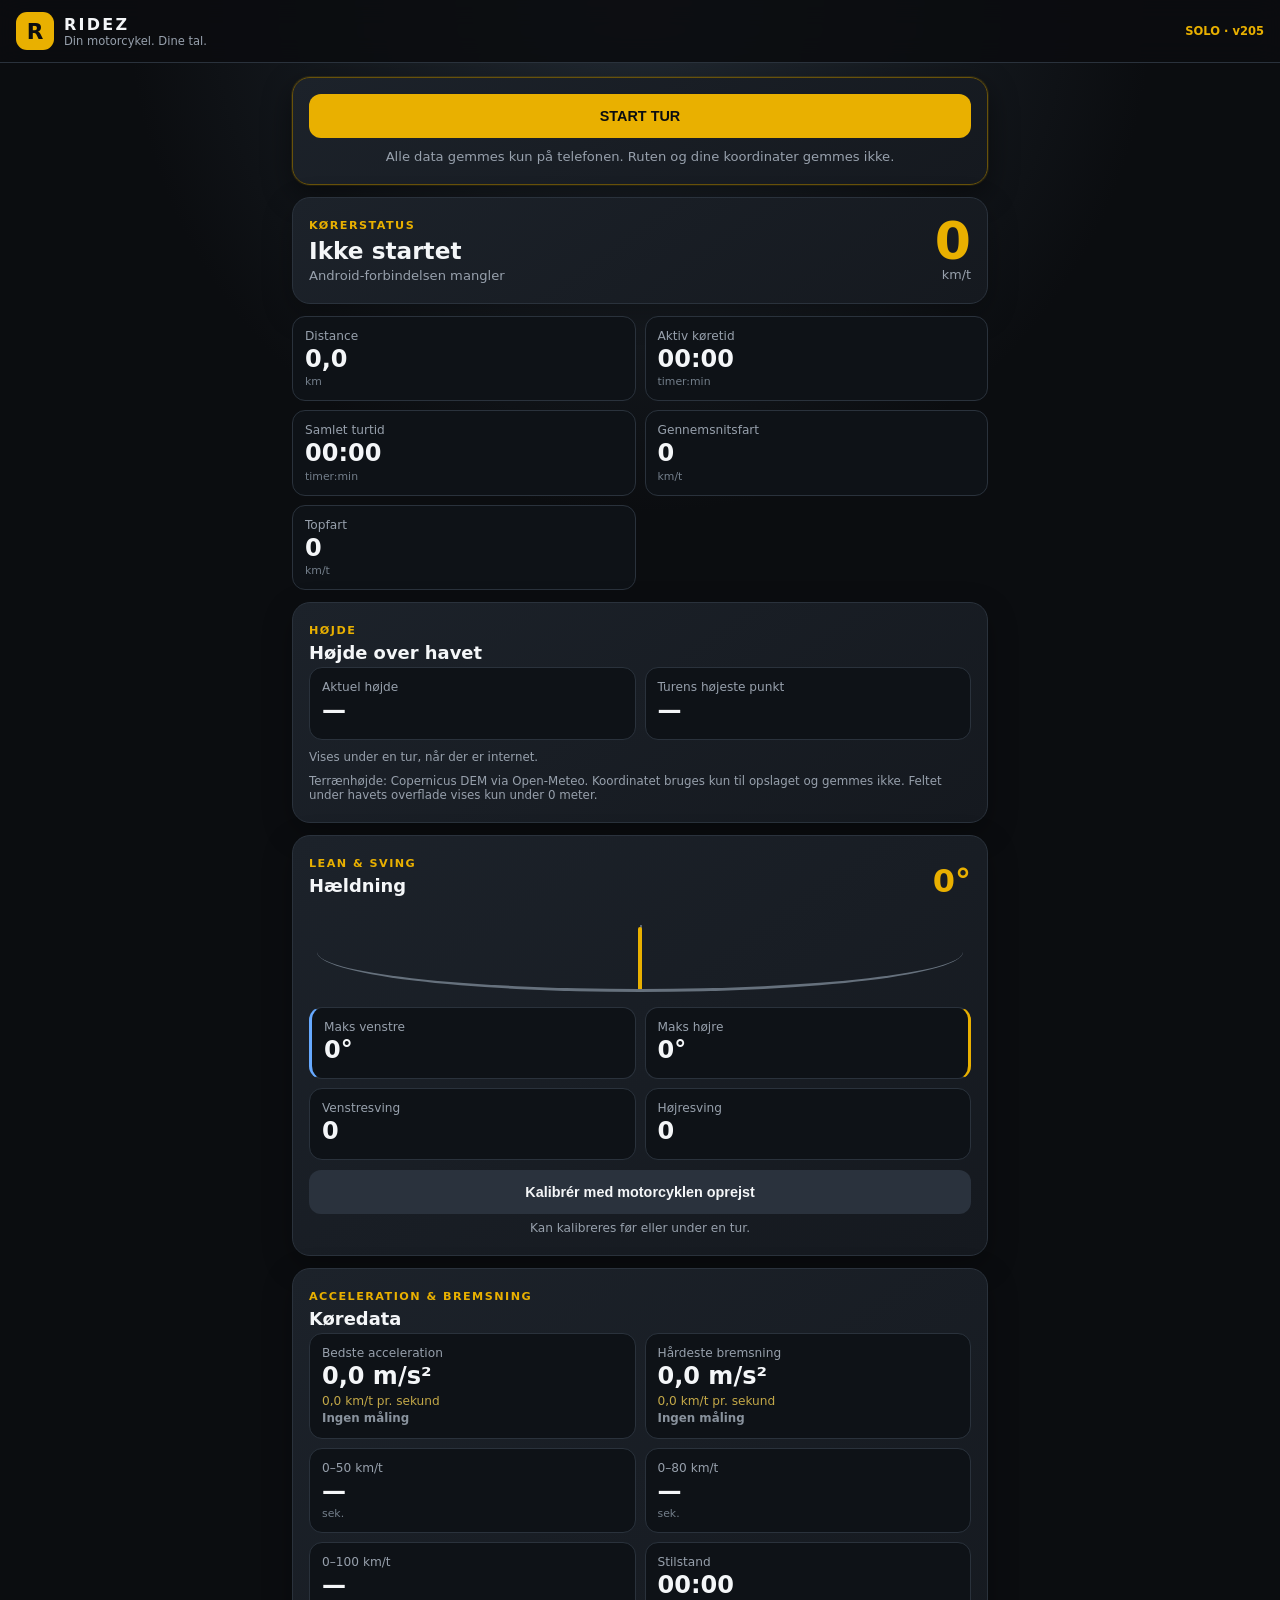
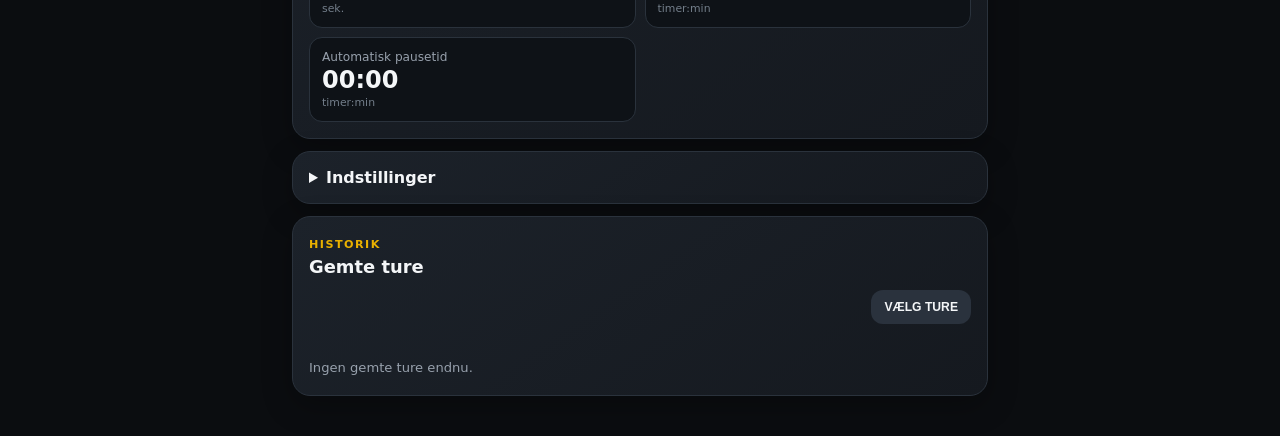
==== commit e7b37249: "Ret venstre og højre hældning" ====
--- a/android-app/app/src/main/assets/index.html
+++ b/android-app/app/src/main/assets/index.html
@@ -10,7 +10,7 @@
 <body>
   <header class="topbar">
     <div class="brand"><span class="logo">R</span><div><strong>RIDEZ</strong><small>Din motorcykel. Dine tal.</small></div></div>
-    <span class="version">SOLO · v204</span>
+    <span class="version">SOLO · v205</span>
   </header>
 
   <main>
@@ -79,7 +79,7 @@
     <details class="card settings">
       <summary>Indstillinger</summary>
       <label><input type="checkbox" id="swapSides"> Byt venstre og højre</label>
-      <p>Brug kun denne, hvis telefonens montering får siderne til at vises omvendt.</p>
+      <p>Skiftet virker straks og nulstiller hældningsmaksima og svingtal, så venstre og højre ikke blandes.</p>
     </details>
 
     <section class="card">
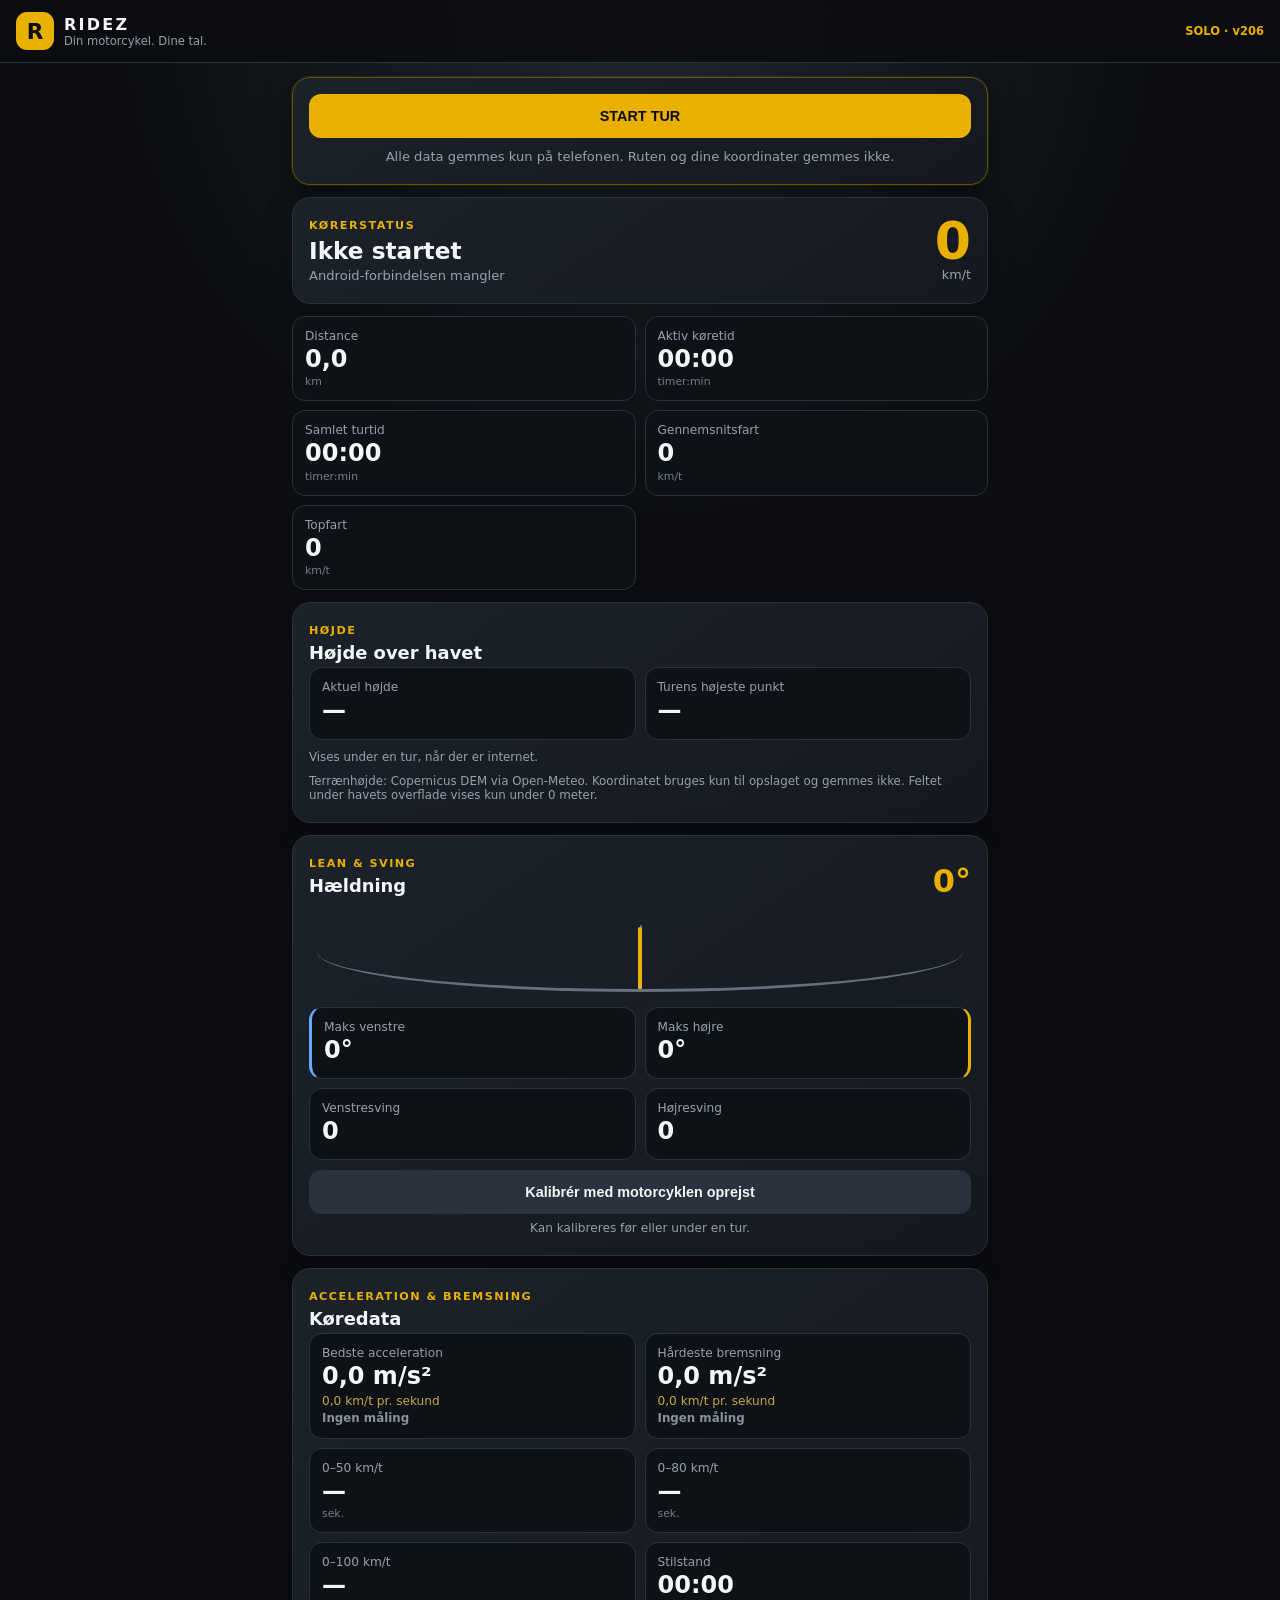
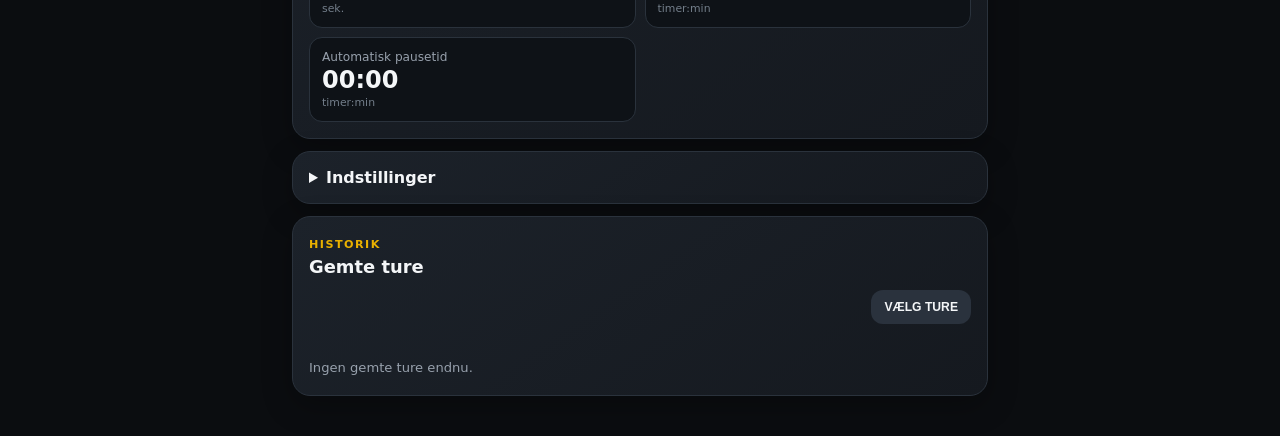
==== commit fd4dd321: "Ret sletning efter genstart" ====
--- a/android-app/app/src/main/assets/index.html
+++ b/android-app/app/src/main/assets/index.html
@@ -10,7 +10,7 @@
 <body>
   <header class="topbar">
     <div class="brand"><span class="logo">R</span><div><strong>RIDEZ</strong><small>Din motorcykel. Dine tal.</small></div></div>
-    <span class="version">SOLO · v205</span>
+    <span class="version">SOLO · v206</span>
   </header>
 
   <main>
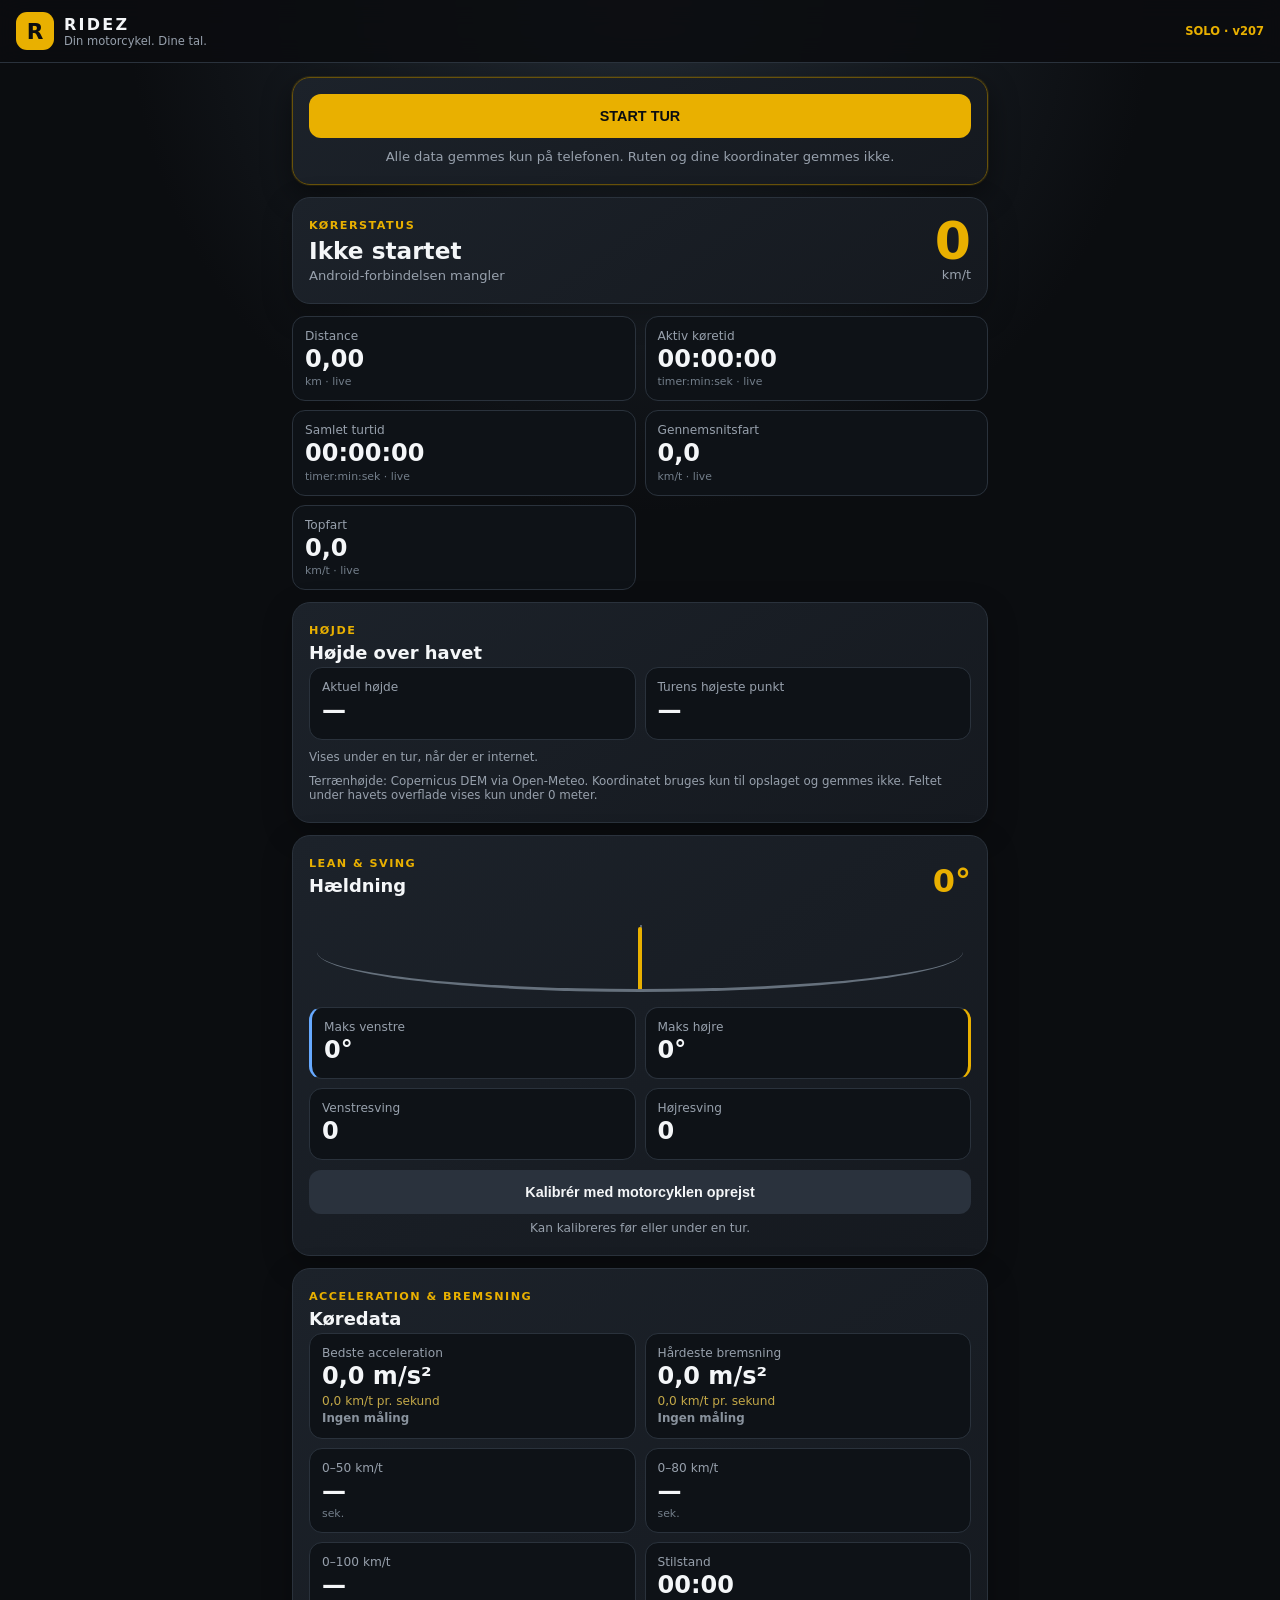
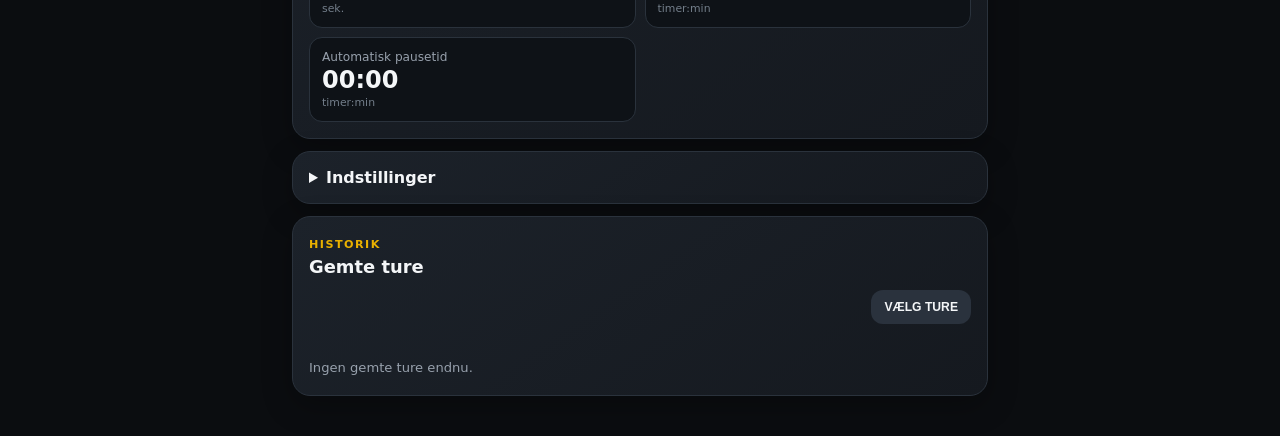
==== commit 35c245b7: "Ret livevisning af distance, tid og fart" ====
--- a/android-app/app/src/main/assets/index.html
+++ b/android-app/app/src/main/assets/index.html
@@ -10,7 +10,7 @@
 <body>
   <header class="topbar">
     <div class="brand"><span class="logo">R</span><div><strong>RIDEZ</strong><small>Din motorcykel. Dine tal.</small></div></div>
-    <span class="version">SOLO · v206</span>
+    <span class="version">SOLO · v207</span>
   </header>
 
   <main>
@@ -30,11 +30,11 @@
     </section>
 
     <section class="grid primary">
-      <article class="metric"><span>Distance</span><strong id="distance">0,0</strong><small>km</small></article>
-      <article class="metric"><span>Aktiv køretid</span><strong id="activeTime">00:00</strong><small>timer:min</small></article>
-      <article class="metric"><span>Samlet turtid</span><strong id="elapsedTime">00:00</strong><small>timer:min</small></article>
-      <article class="metric"><span>Gennemsnitsfart</span><strong id="averageSpeed">0</strong><small>km/t</small></article>
-      <article class="metric"><span>Topfart</span><strong id="maxSpeed">0</strong><small>km/t</small></article>
+      <article class="metric"><span>Distance</span><strong id="distance">0,00</strong><small>km · live</small></article>
+      <article class="metric"><span>Aktiv køretid</span><strong id="activeTime">00:00:00</strong><small>timer:min:sek · live</small></article>
+      <article class="metric"><span>Samlet turtid</span><strong id="elapsedTime">00:00:00</strong><small>timer:min:sek · live</small></article>
+      <article class="metric"><span>Gennemsnitsfart</span><strong id="averageSpeed">0,0</strong><small>km/t · live</small></article>
+      <article class="metric"><span>Topfart</span><strong id="maxSpeed">0,0</strong><small>km/t · live</small></article>
     </section>
 
     <section class="card">
